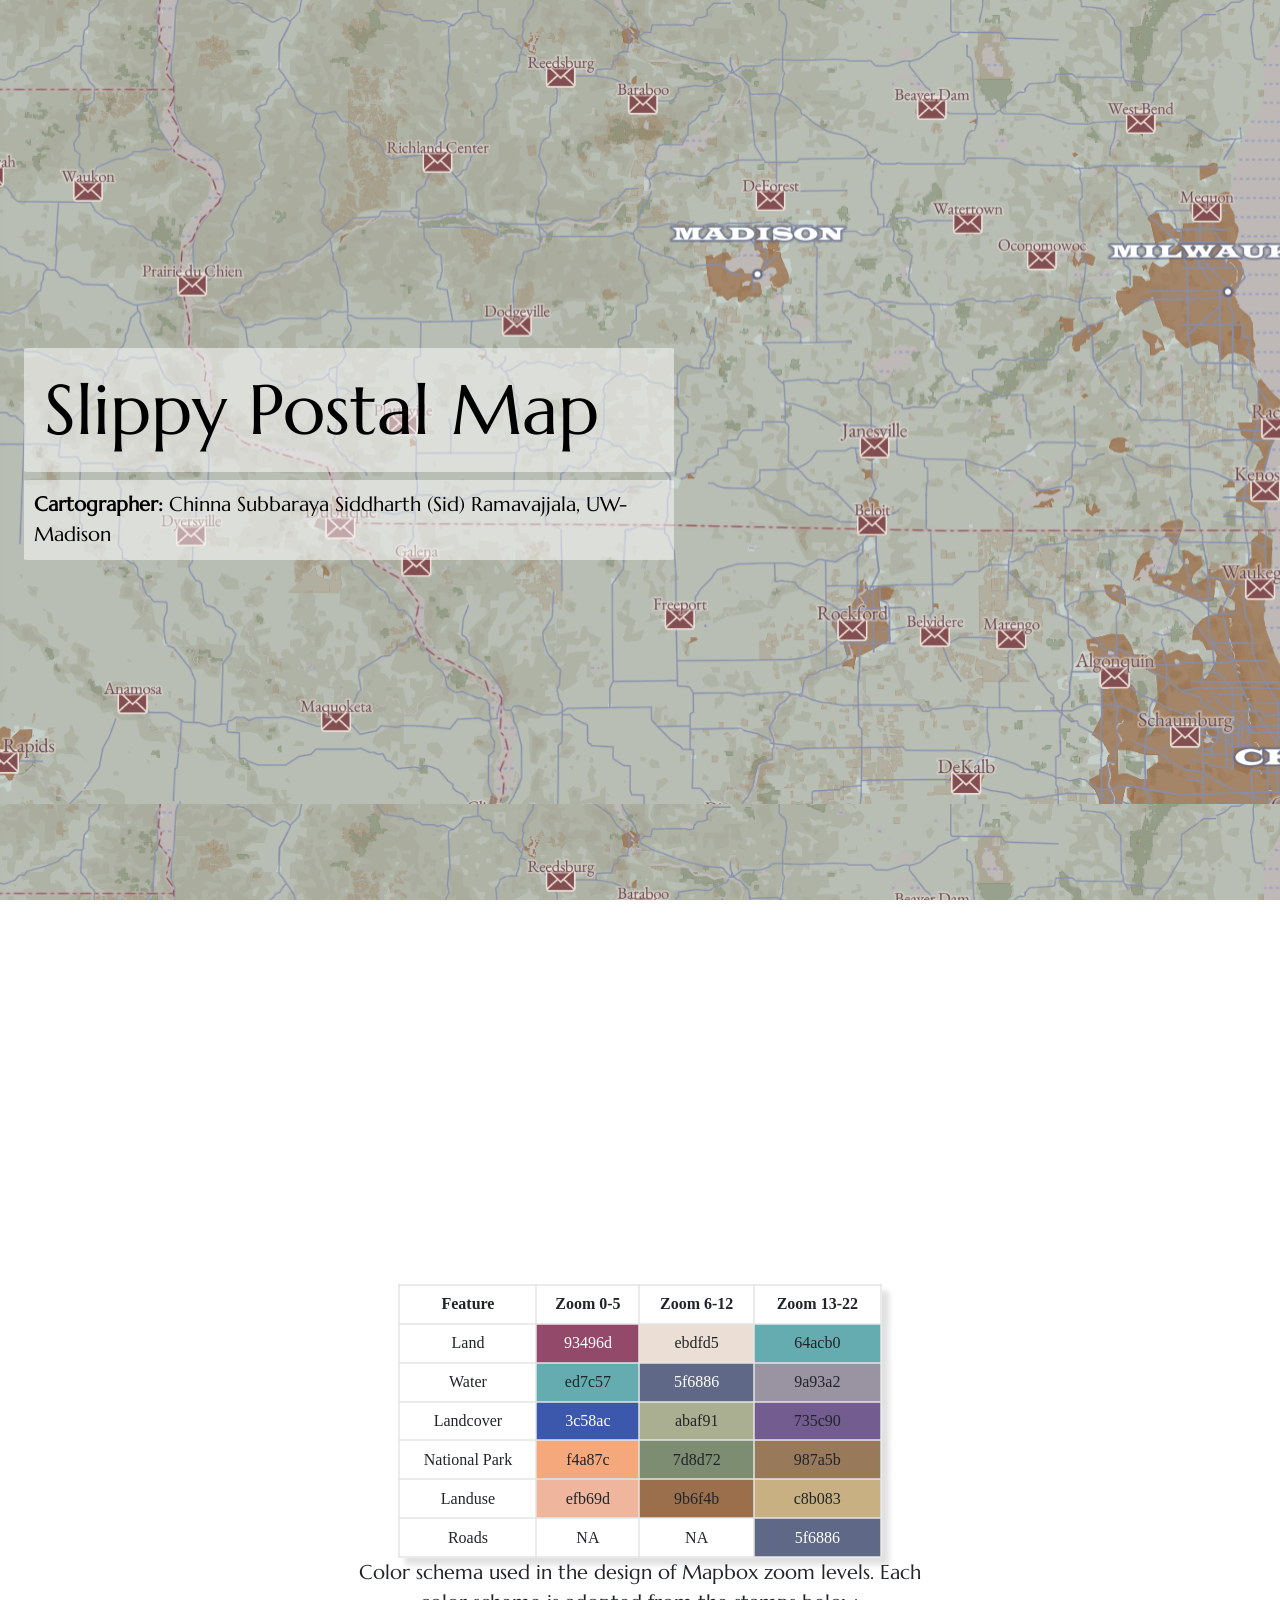
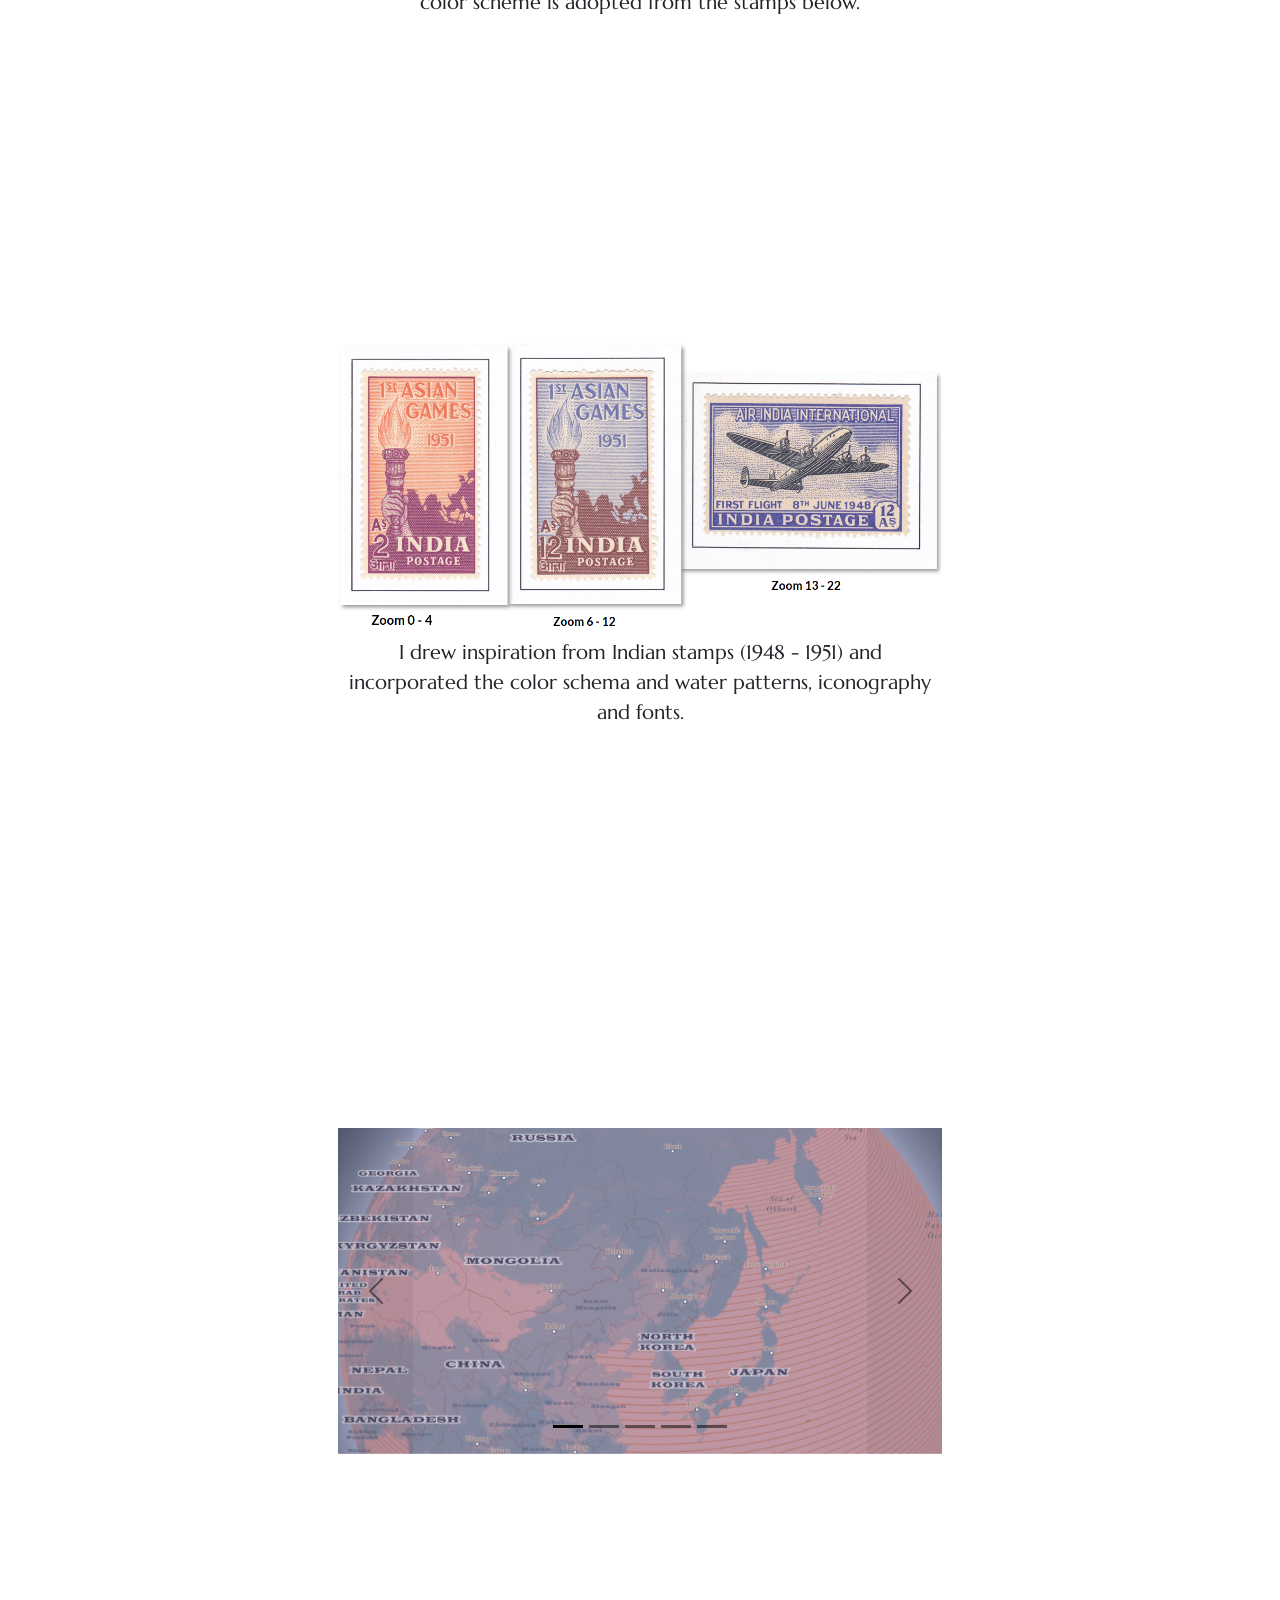
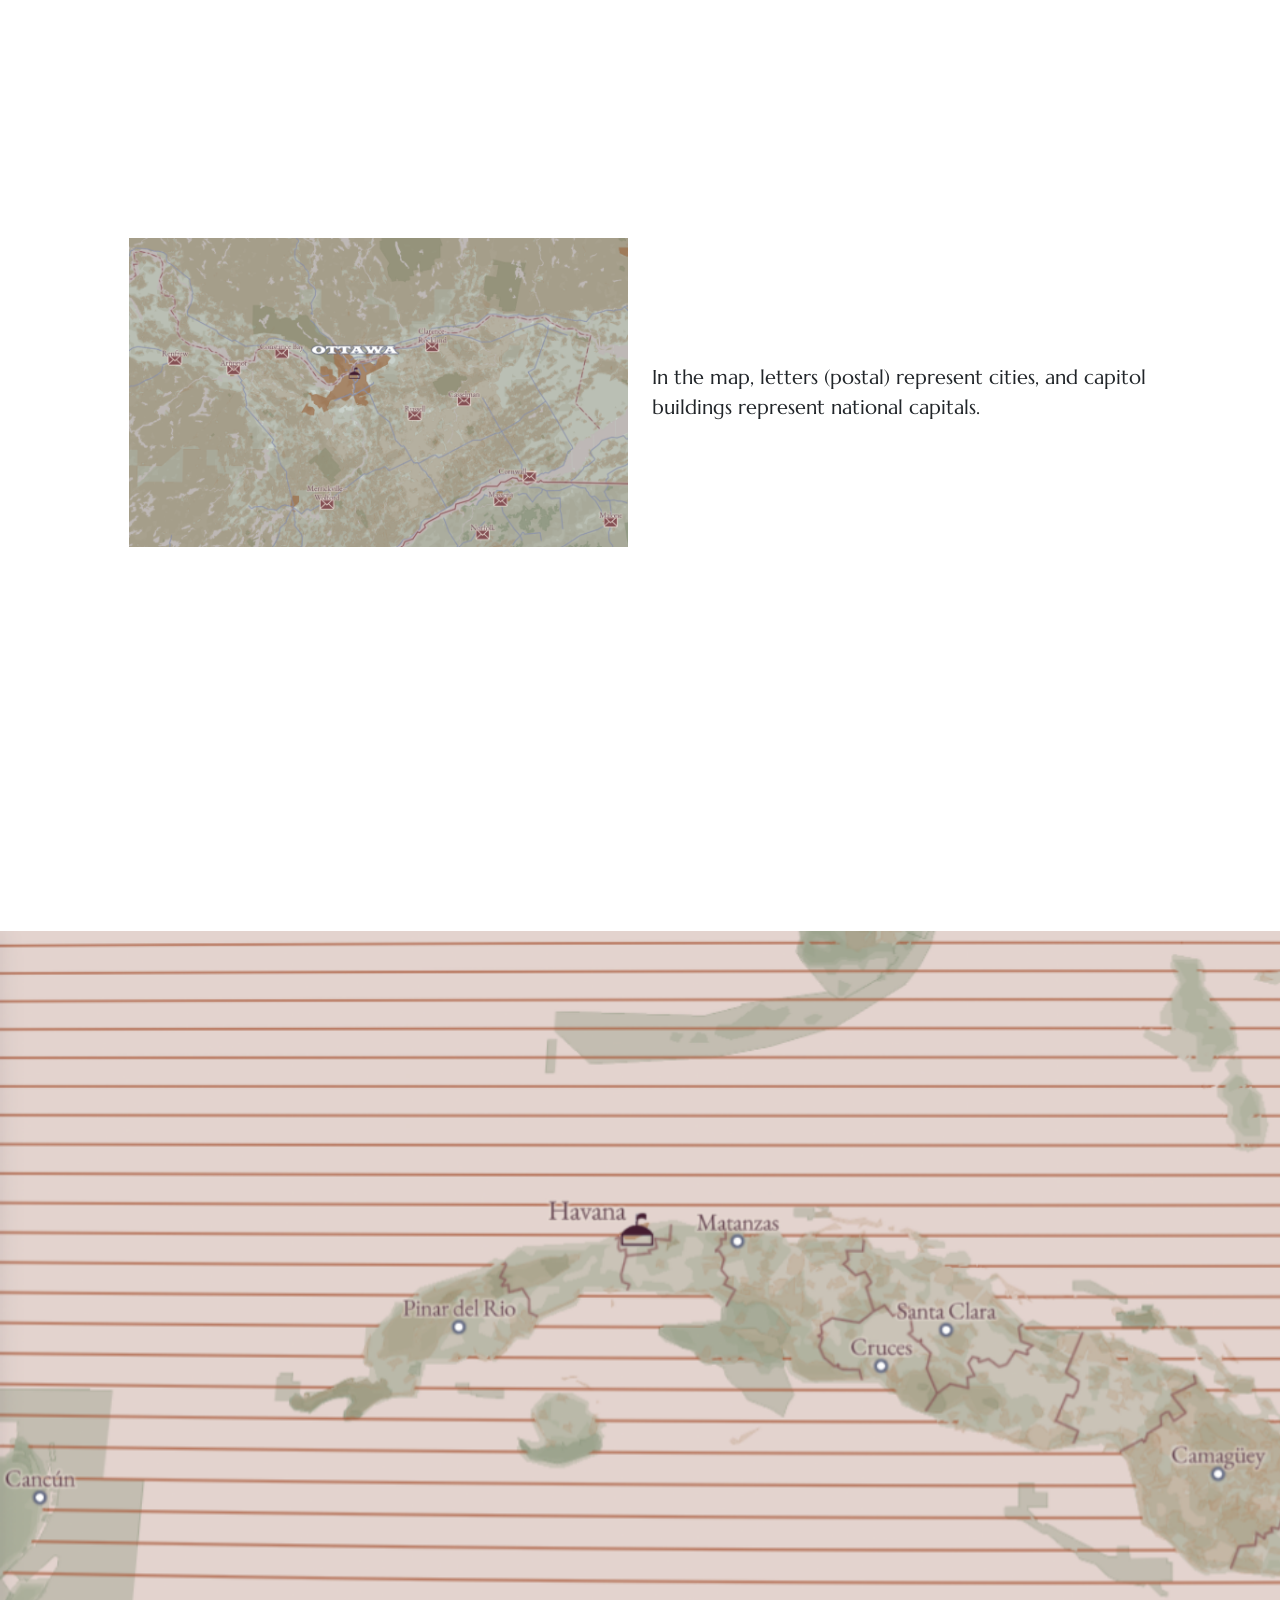
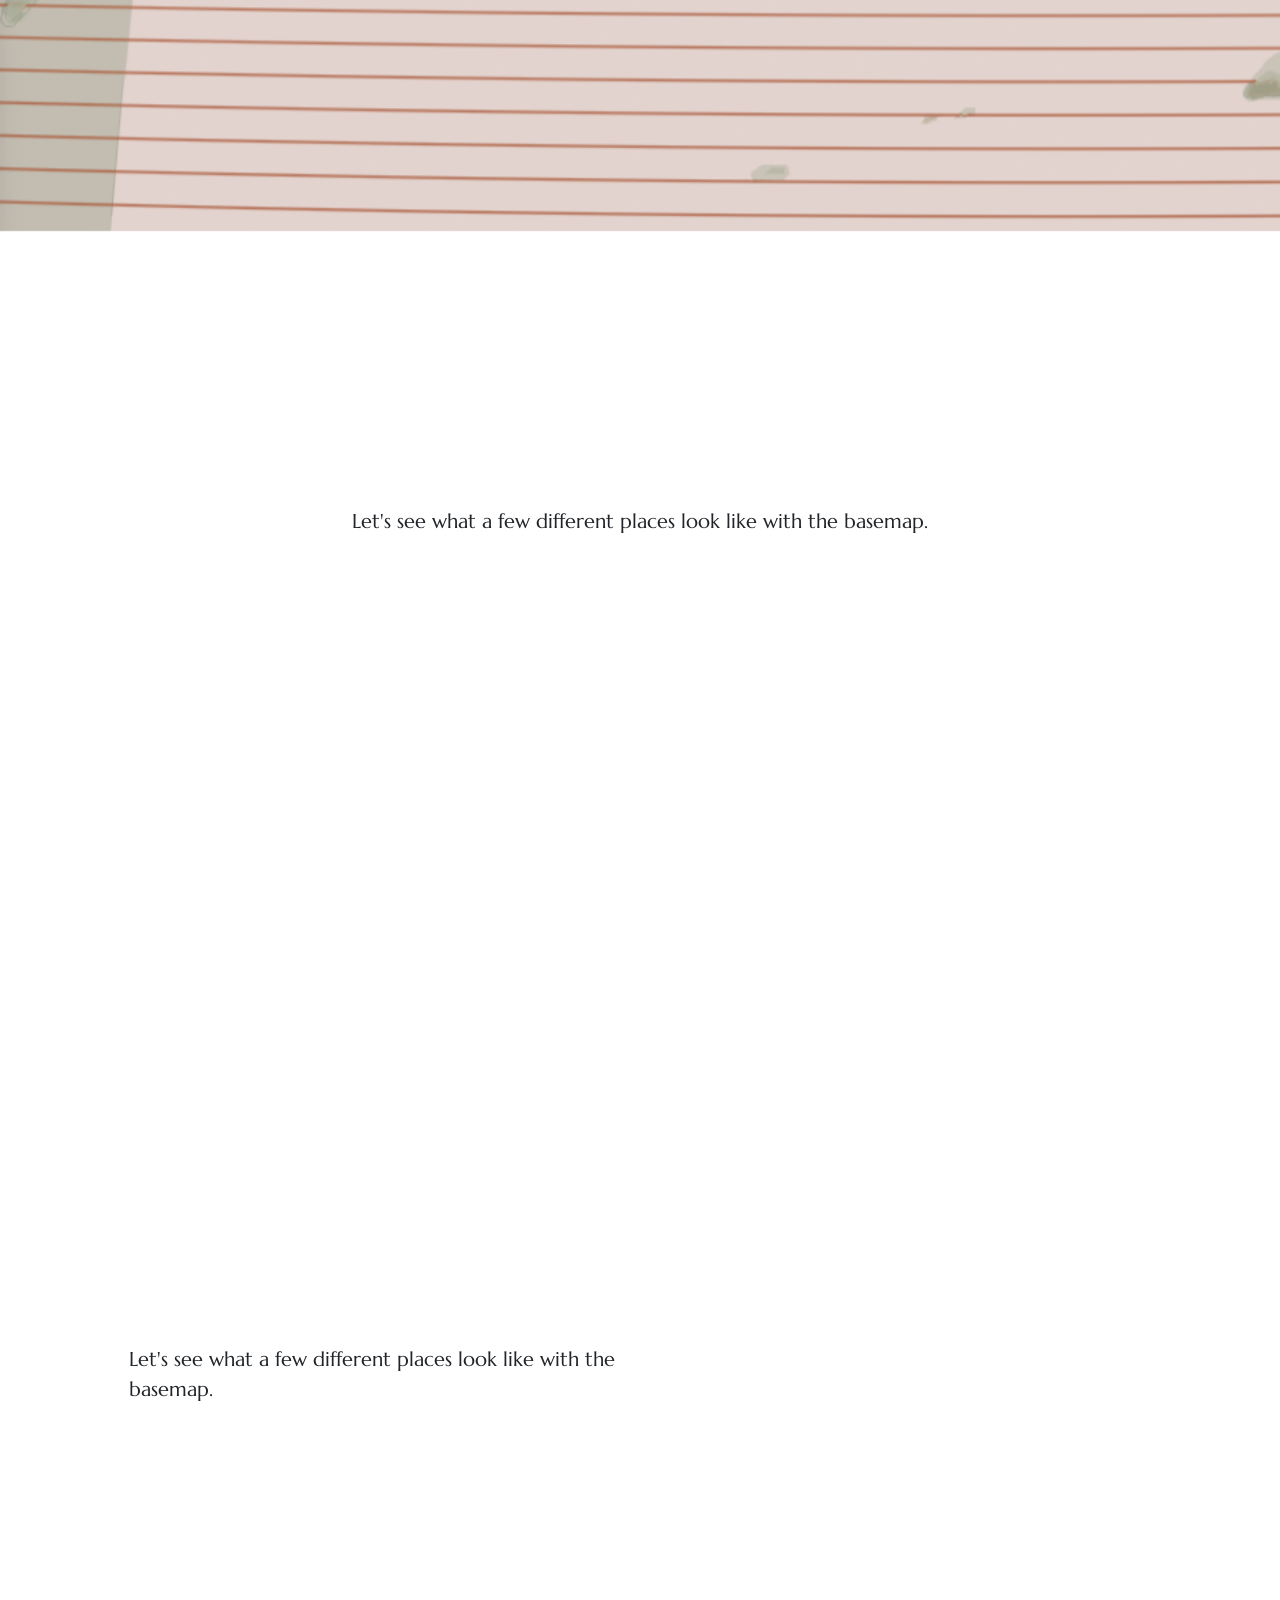
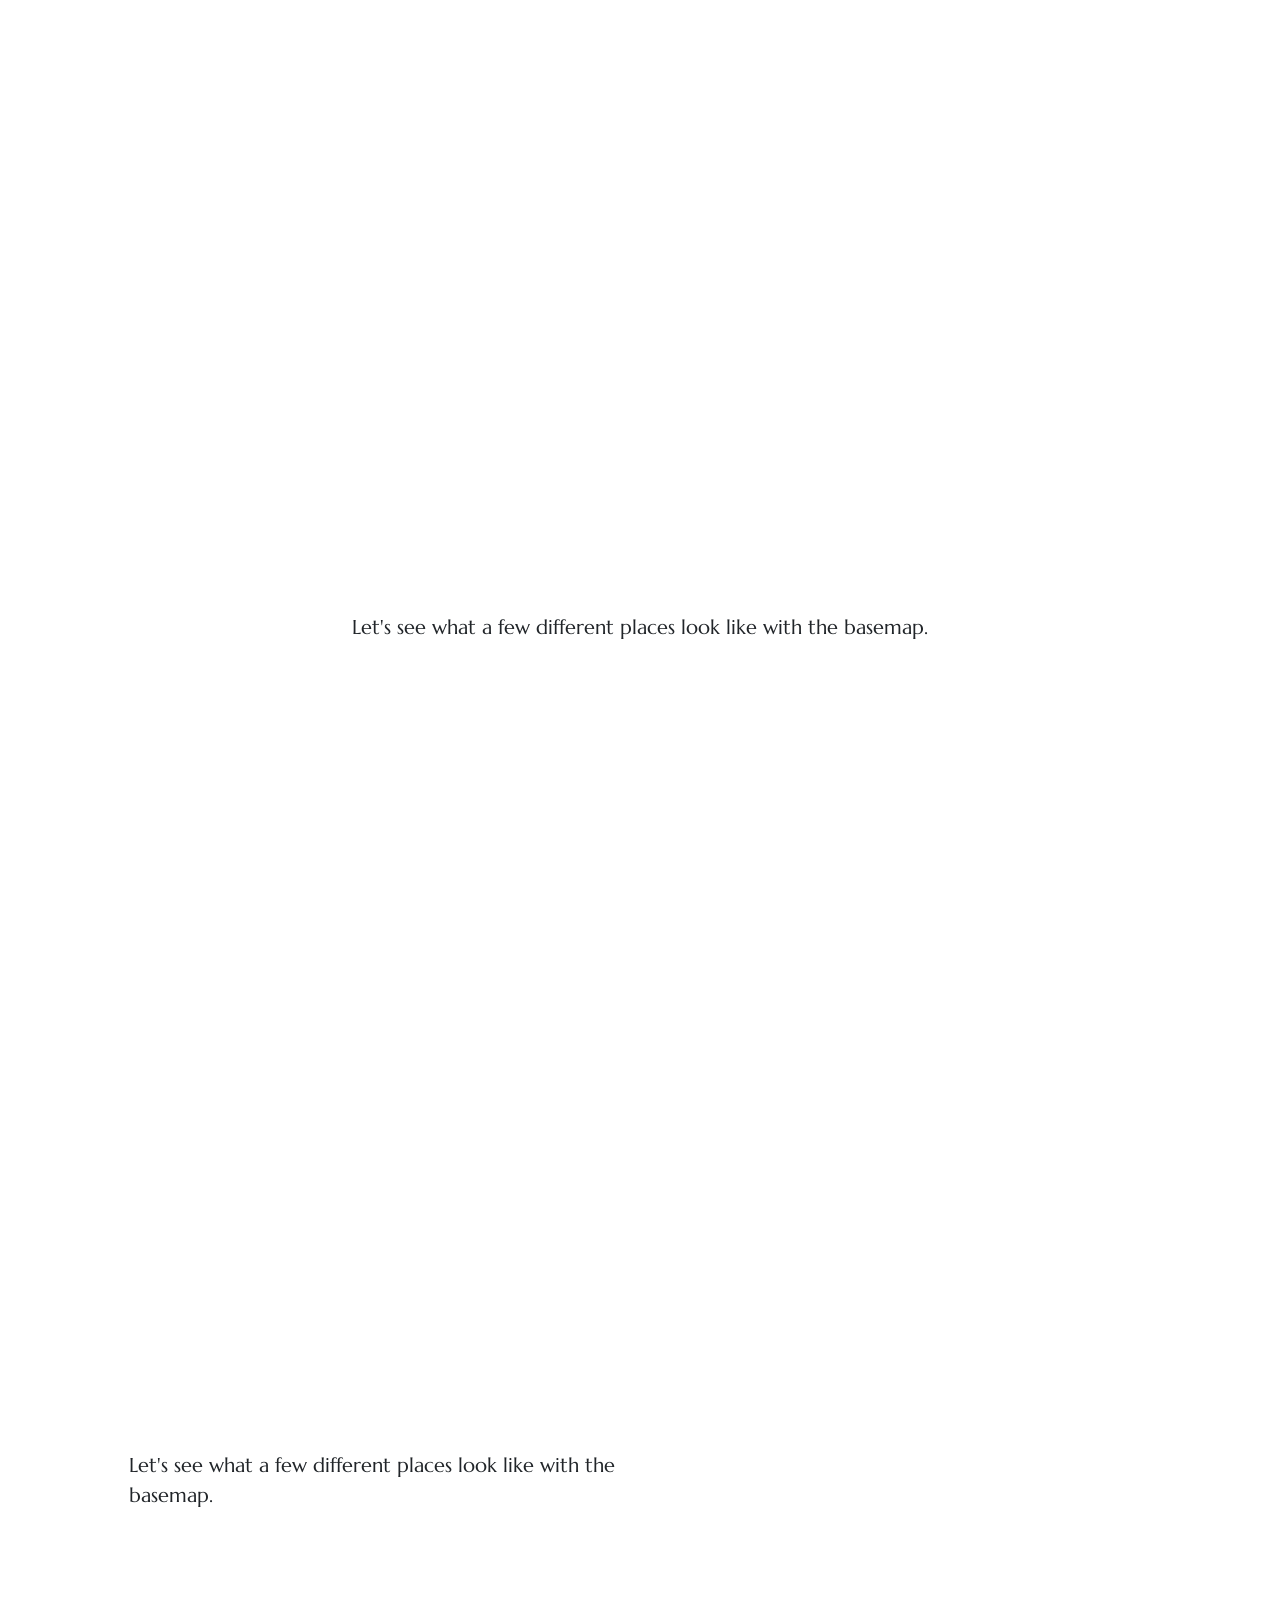
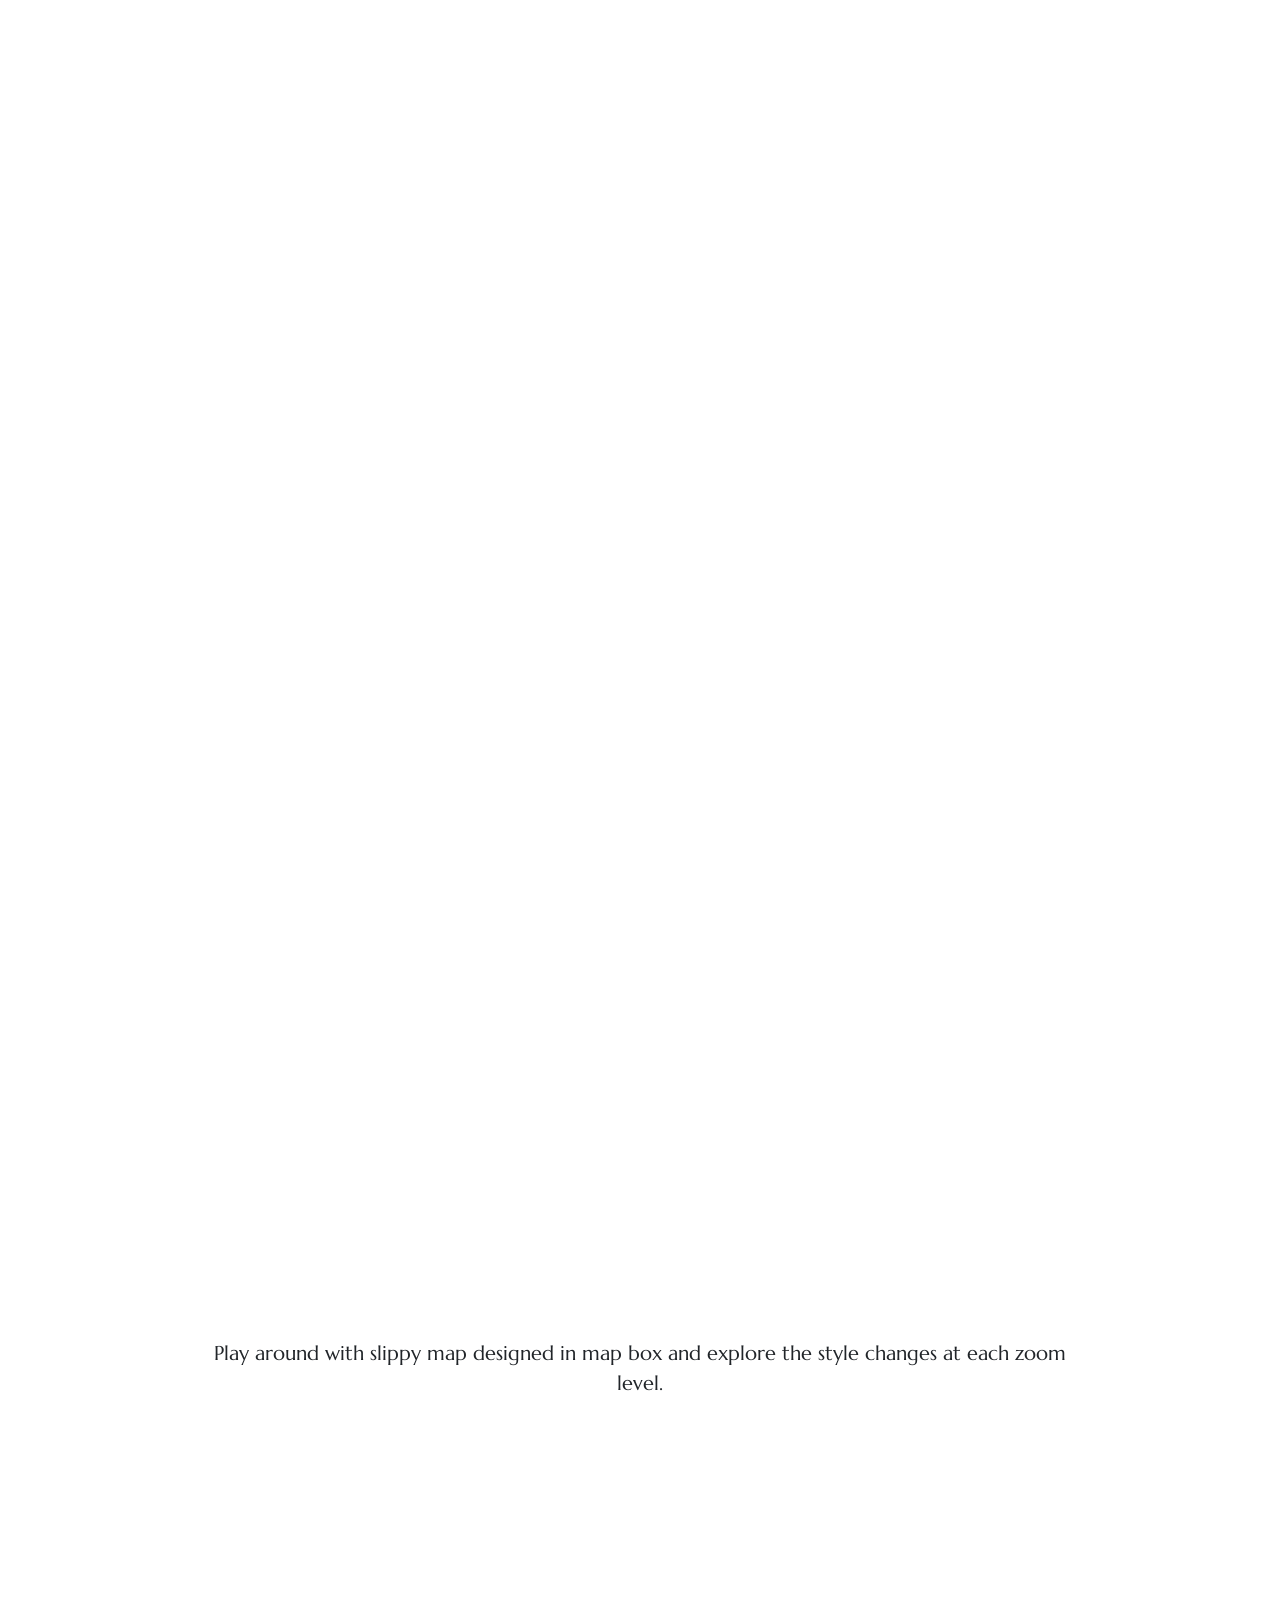
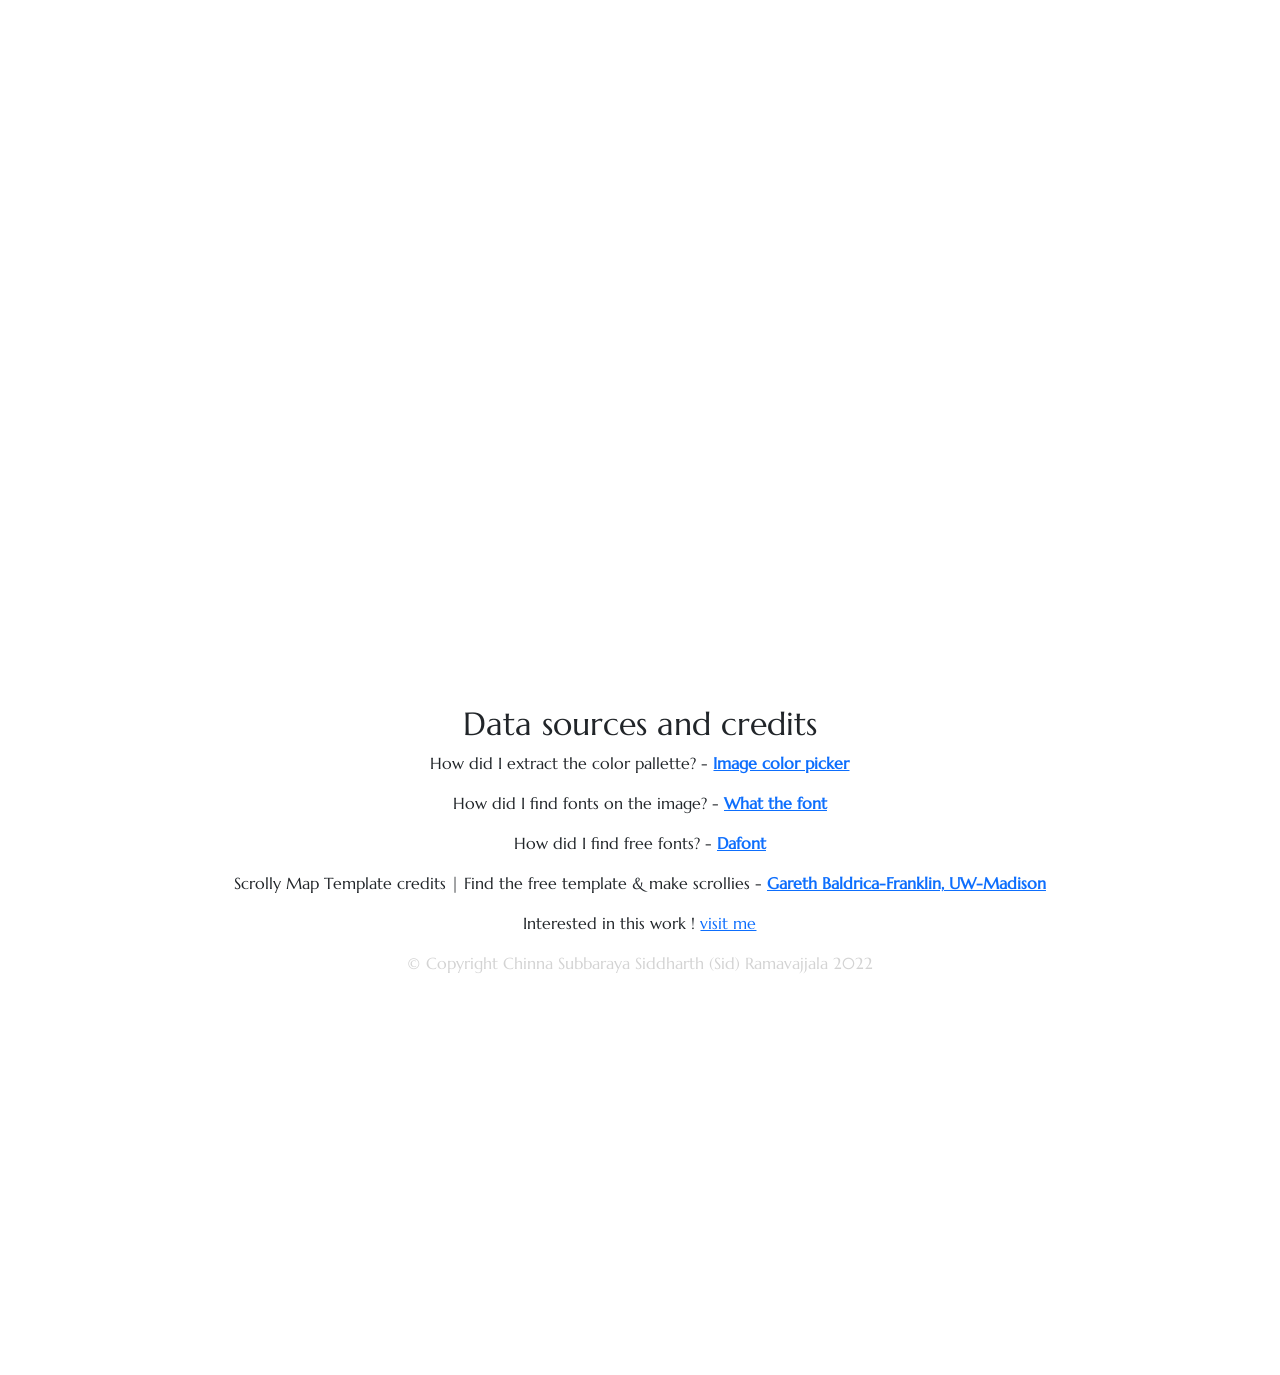
==== index.html @ b1805baf "yes" ====
<!DOCTYPE html>
<html lang="en">
<head>
    <title>Sid Scrolly Map</title>
    <meta charset="utf-8">
    <meta name="viewport" content="width=device-width, initial-scale=1">   
    <link rel="icon" type="image/x-icon" href="img\icon.ico"> 

    <link href="https://www.dafontfree.net/embed/bGF0aW4td2lkZS1yZWd1bGFyJmRhdGEvMjYvbC8xMzIwMTgvRXNwYW5hV2lkZS50dGY" rel="stylesheet" type="text/css"/>
    
    <link rel="stylesheet" href="./lib/scrollmap.css">
    <link rel="stylesheet" href="./lib/bootstrap.min.css">
    <link rel="stylesheet" href="./css/style.css">

</head>
<body>
    <!--add scrollmap content here-->
    <div class="content">
        <!--title block, background image is title image-->
        <div class="row" style="background-image:url(img/title.png)">
            <div class="title">
                <!--title text-->
                <h1>Slippy Postal Map</h1>
                <!--subtitle or author-->
                <p class="author"><b>Cartographer:</b> Chinna Subbaraya Siddharth (Sid) Ramavajjala, UW-Madison</p>
            </div>
        </div>
        <!--first content block-->
        <div class="row">
            <div class="center">
                <table class = "table-center">
                    <tr>
                      <th>Feature</th>
                      <th>Zoom 0-5</th>
                      <th>Zoom 6-12</th>
                      <th>Zoom 13-22</th>
                    </tr>
                    <tr>
                      <td>Land</td>
                      <td style="background-color: #934969;color:white">93496d</td>
                      <td style="background-color: #ebdfd5;">ebdfd5</td>
                      <td style="background-color: #64acb0;">64acb0</td>
                    </tr>
                    <tr>
                      <td>Water</td>
                      <td style="background-color: #64acb0;">ed7c57</td>
                      <td style="background-color: #5f6886;color:white">5f6886</td>
                      <td style="background-color: #9a93a2;">9a93a2</td>
                    </tr>
                    <tr>
                      <td>Landcover</td>
                      <td style="background-color: #3c58ac; color:white">3c58ac</td>
                      <td style="background-color: #abaf91;">abaf91</td>
                      <td style="background-color: #735c90;">735c90</td>
                      </tr>
                     <tr>
                      <td>National Park</td>
                      <td style="background-color: #f4a87c;">f4a87c</td>
                      <td style="background-color: #7d8d72;">7d8d72</td>
                      <td style="background-color: #987a5b;">987a5b</td>
                     </tr>
                      <tr>
                          <td>Landuse</td>
                          <td style="background-color: #efb69d;">efb69d</td>
                          <td style="background-color: #9b6f4b;">9b6f4b</td>
                          <td style="background-color: #c8b083;">c8b083</td>
                      </tr>
                      
                      <tr>   
                          <td>Roads</td>
                          <td>NA</td>
                          <td>NA</td>
                          <td style="background-color: #5f6886;color:white">5f6886</td></tr>
                   
                    
                  </table>
                <p>Color schema used in the design of Mapbox zoom levels. Each color scheme is adopted 
                    from the stamps below.
                   
                </p>
            </div>
        </div>
        <!--image block-->
        <div class="row">
            <div class="center">
                <img class="fit" src="img/board.png">
                <p>I drew inspiration from Indian stamps (1948 - 1951) and incorporated the color schema and water patterns, iconography and fonts.</p>
            </div>
        </div>
        <!--SLIDESHOW block-->
        <div class="row">
            <div class="center">
                <div id="carousel" class="carousel carousel-dark slide" data-bs-ride="carousel">
                    <!--indicator buttons at the bottom of the carousel that show the total number of slides-->
                    <div class="carousel-indicators">
                        <!--there should be as many of these buttons as there are slides in your carousel-->
                        <button type="button" data-bs-target="#carousel" data-bs-slide-to="0" class="active" aria-current="true" aria-label="Slide 1"></button>
                        <button type="button" data-bs-target="#carousel" data-bs-slide-to="1" aria-label="Slide 2"></button>
                        <button type="button" data-bs-target="#carousel" data-bs-slide-to="2" aria-label="Slide 3"></button>
                        <button type="button" data-bs-target="#carousel" data-bs-slide-to="3" aria-label="Slide 4"></button>
                        <button type="button" data-bs-target="#carousel" data-bs-slide-to="4" aria-label="Slide 5"></button>
                    </div>
                    <!--images in the carousel-->
                    <div class="carousel-inner">
                        <div class="carousel-item active">
                            <img src="img/slide1.png" class="w-100" alt="...">
                        </div>
                        <div class="carousel-item">
                            <img src="img/slide2.png" class="w-100" alt="...">
                        </div>
                        <div class="carousel-item">
                            <img src="img/slide3.png" class="w-100" alt="...">
                        </div>
                        <div class="carousel-item">
                            <img src="img/slide4.png" class="w-100" alt="...">
                        </div>
                        <div class="carousel-item">
                            <img src="img/slide5.png" class="w-100" alt="...">
                        </div>
                    </div>
                    <!--previous/next buttons that allow users to click from one slide to the next-->
                    <button id="prev-button" class="carousel-control-prev" type="button" data-bs-target="#carousel" data-bs-slide="prev">
                      <span class="carousel-control-prev-icon" aria-hidden="true"></span>
                      <span class="visually-hidden">Previous</span>
                    </button>
                    <button id="next-button" class="carousel-control-next" type="button" data-bs-target="#carousel" data-bs-slide="next">
                      <span class="carousel-control-next-icon" aria-hidden="true"></span>
                      <span class="visually-hidden">Next</span>
                    </button>
                </div>
            </div>
        </div>
        <!--image block-->
        <div class="row">
            <!--left aligned image-->
            <div class="left">
                <img class="fit" src="img/img1.png">
            </div>
            <!--right aligned caption-->
            <div class="right">
                <p class="vert-center">In the map, letters (postal) represent cities, and capitol buildings represent national capitals.</p>
            </div>
        </div>
        <!--background images with text scrolling over them-->
        <div class="scroll-container">    
            <!--background images-->
            <div class="background-item">
                <img src="img/background.png" data-slide="0" class="fill vert-center">
                <img src="img/background2.png" data-slide="1" class="fill vert-center">
                <img src="img/background3.png" data-slide="2" class="fill vert-center">
                <img src="img/background4.png" data-slide="3" class="fill vert-center">
            </div>
            <!--foreground text blocks-->
            <div class="foreground-item">
                <div class="row">
                    <div class="center background-transparent rounded">
                        <p class="no-margin">Let's see what a few different places look like with the basemap.</p>
                    </div>
                </div>
                <div class="row">
                    <div class="left background-transparent rounded">
                        <p class="no-margin">Let's see what a few different places look like with the basemap.</p>
                    </div>
                </div>
                <div class="row">
                    <div class="center background-transparent rounded">
                        <p class="no-margin">Let's see what a few different places look like with the basemap.</p>
                    </div>
                </div>
                <div class="row">
                    <div class="left background-transparent rounded">
                        <p class="no-margin">Let's see what a few different places look like with the basemap.</p>
                    </div>
                </div>
            </div>
        </div>
        <!--mapbox iframe-->
        <div class="row">
            <div class="center-wide">
                <p>Play around with slippy map designed in map box and explore the style changes at each zoom level.</p>
                <iframe class="fit" height="500" src="https://api.mapbox.com/styles/v1/sid-maps/cla8cgqdl001q14qvk67jfa8c.html?title=view&access_token=pk.eyJ1Ijoic2lkLW1hcHMiLCJhIjoiY2xhOGNjdDhvMDJkMTNvcGRtejBxZHd6OSJ9.zUlz-wzQ1leAOh22rGDTnA&zoomwheel=true&fresh=true#1.16/12.1/-108.9/0/4" ></iframe>
            </div>
        </div>
        <!--credits and usage sections-->
        <div class="row">
            <div class="center-wide">
                <h2> Data sources and credits</h2>
                <p style="font-size:medium;">
                    How did I extract the color pallette? - <b><a href = https://imagecolorpicker.com>Image color picker</a></b>
                </p>
                <p style="font-size:medium;">
                    How did I find fonts on the image? - <b><a href="https://www.myfonts.com/pages/whatthefont">What the font</a></b>
                </p>
                <p style="font-size:medium;">
                    How did I find free fonts? - <b><a href="https://www.dafont.com/">Dafont</a></b>
                </p>
                <p style="font-size:medium;">
                    Scrolly Map Template credits | Find the free template & make scrollies - <b><a href="https://github.com/cartobaldrica/scrollmap">Gareth Baldrica-Franklin, UW-Madison</a></b>
                </p>
                <p style="font-size:medium;">Interested in this work ! <a href="https://sid-rcs.github.io/maps/">visit me</a></p>
                <p style="font-size:medium;color:lightgray">
                    © Copyright Chinna Subbaraya Siddharth (Sid) Ramavajjala 2022 </a>
                </p>
            </div>
        </div>
        
    </div>
    

<script type="text/javascript" src="./lib/scrollmap.js"></script>
<script type="text/javascript" src="./lib/bootstrap.min.js"></script>

</body>
</html>
---- lib/scrollmap.css ----
body{
    overflow-x:hidden;
}
.scroll-container{
    display:block;
}



/*background/foreground*/
.background-item{
    width:100%;
    height:100vh;
    z-index:0;
    position:sticky;
    display:block;
    top:0;
    margin-bottom:20%;
}
.foreground-item{
    position:relative;
    padding-bottom:50%;
}
.hidden{
    display:none;
}

/*positioning*/
.center, .center-wide{
    text-align:center;
}
.half-width{
    width:50%;
}
.full-width, .fit{
    width:100%;
}
.half-height{
    height:50%;
}
.full-height, .fill{
    height:100%;
}

/*title*/
.title{
    height:100vh;   
}
.title h1{
    font-size:70px;
    color:black;
    text-align: left;
    background-color:rgba(255,255,255,0.5);
    padding:20px;
    border-radius:1%;
    width: 650px ;
}

.author
{
    color:black;
    background-color:rgba(255,255,255,0.5);
    padding:10px;
    border-radius:1%;
    width: 650px ;
}

/*bottom margin styles*/
.row{
    margin-bottom:30%;
    padding-right: var(--bs-gutter-x,.75rem);
    padding-left: var(--bs-gutter-x,.75rem);
}

/*smaller bottom margin for rows in the foreground*/
.foreground-item > .row{
    margin-bottom:60%;
}
.no-margin{
    margin-bottom:0 !important;
}
.lg-margin{
    margin-bottom:100% !important;
}
.sm-margin{
    margin-bottom:25% !important;
}

/*block styles*/
.rounded{
    border-radius:10%;
}
.background-white{
    background-color:white;
    padding:20px;
}
.background-transparent{
    background-color:rgba(255,255,255,0.8);
    padding:20px;
}

/*credits section*/
.credits{
    text-align:left;
    margin-bottom:50px;
}
.credits > p{
    margin-bottom:5px;
}

/*interactions*/
.no-event{
    pointer-events:none;
}

/*temp*/
#map, #background-map, .full-screen{
    height:100vh;
    width:100vw;
}

@media screen and (min-width: 1200px) {
    .center{
        flex: 0 0 auto;
        margin-left:25%;
        width:50% !important;
    }
    .center-wide{
        flex: 0 0 auto;
        margin-left:15%;
        width:70% !important;
    }
    .left{
        flex: 0 0 auto;
        margin-left: 8.33333333%;
        width: 41.66666667% !important;
    }
    .right{
        flex: 0 0 auto;
        margin-left:50%;
        width: 41.66666667% !important;
    }
    .right-inline{
        width: 41.66666667% !important;
    }
}
    @media screen and (min-width: 720px) and (max-width: 1199px) {
    .center{
        flex: 0 0 auto;
        margin-left: 16.66666667%;
        width: 66.66666667% !important;
    }
    .center-wide{
        flex: 0 0 auto;
        margin-left:15%;
        width:70% !important;
    }
    .left{
        flex: 0 0 auto;
        width: 50% !important;
    }
    .right{
        flex: 0 0 auto;
        margin-left:50%;
        width: 50% !important;
    }
    .right-inline{
        flex: 0 0 auto;
        width: 50% !important;
    }

}
@media screen and (min-width: 540px) and (max-width: 719px) {
    .center, .center-wide{
        flex: 0 0 auto;
        margin-left: 8.33333333%;
        width: 83.333333333% !important;
    }
    .left{
        flex: 0 0 auto;
        width: 50% !important;
    }
    .right{
        flex: 0 0 auto;
        margin-left:50%;
        width: 50% !important;
    }
    .right-inline{
        flex: 0 0 auto;
        width: 50% !important;
    }
}
@media screen and (max-width: 539px) {
    .center, .center-wide{
        width: 100% !important;
    }
    .left{
        width: 100% !important;
    }
    .right{
        width: 100% !important;
    }
    .right-inline{
        width: 100% !important;
    }
    .row{
        margin-bottom:50%;
    }
    .foreground-item > .row{
        margin-bottom:100%;
    }
}

/*bootstrap carousel control*/
#next-button, #prev-button{
    background:rgba(0,0,0,0.1) !important;
    width:75px;
}
#next-button:hover, #prev-button:hover{
    background:rgba(0,0,0,0.2)
}
---- css/style.css ----
@font-face {
    font-family: Espana;
    src: url(Marcellus-Regular.ttf);
  }

h1{
    font-family: Espana;
}
body{
    font-family: Espana;
}
p{
    font-size:20px;
}
.table-center
{
    width: 80%;
    height: 100%;
    font-family: Cambria, Cochin, Georgia, Times, 'Times New Roman', serif;
    margin-left: auto;
    margin-right: auto; 
    box-shadow: 7px 7px 5px 0px rgba(216, 215, 215, 0.75);
 
}

td, th {
    border: 2px solid rgb(228, 228, 228,0.75);
    border-collapse: collapse;
  }
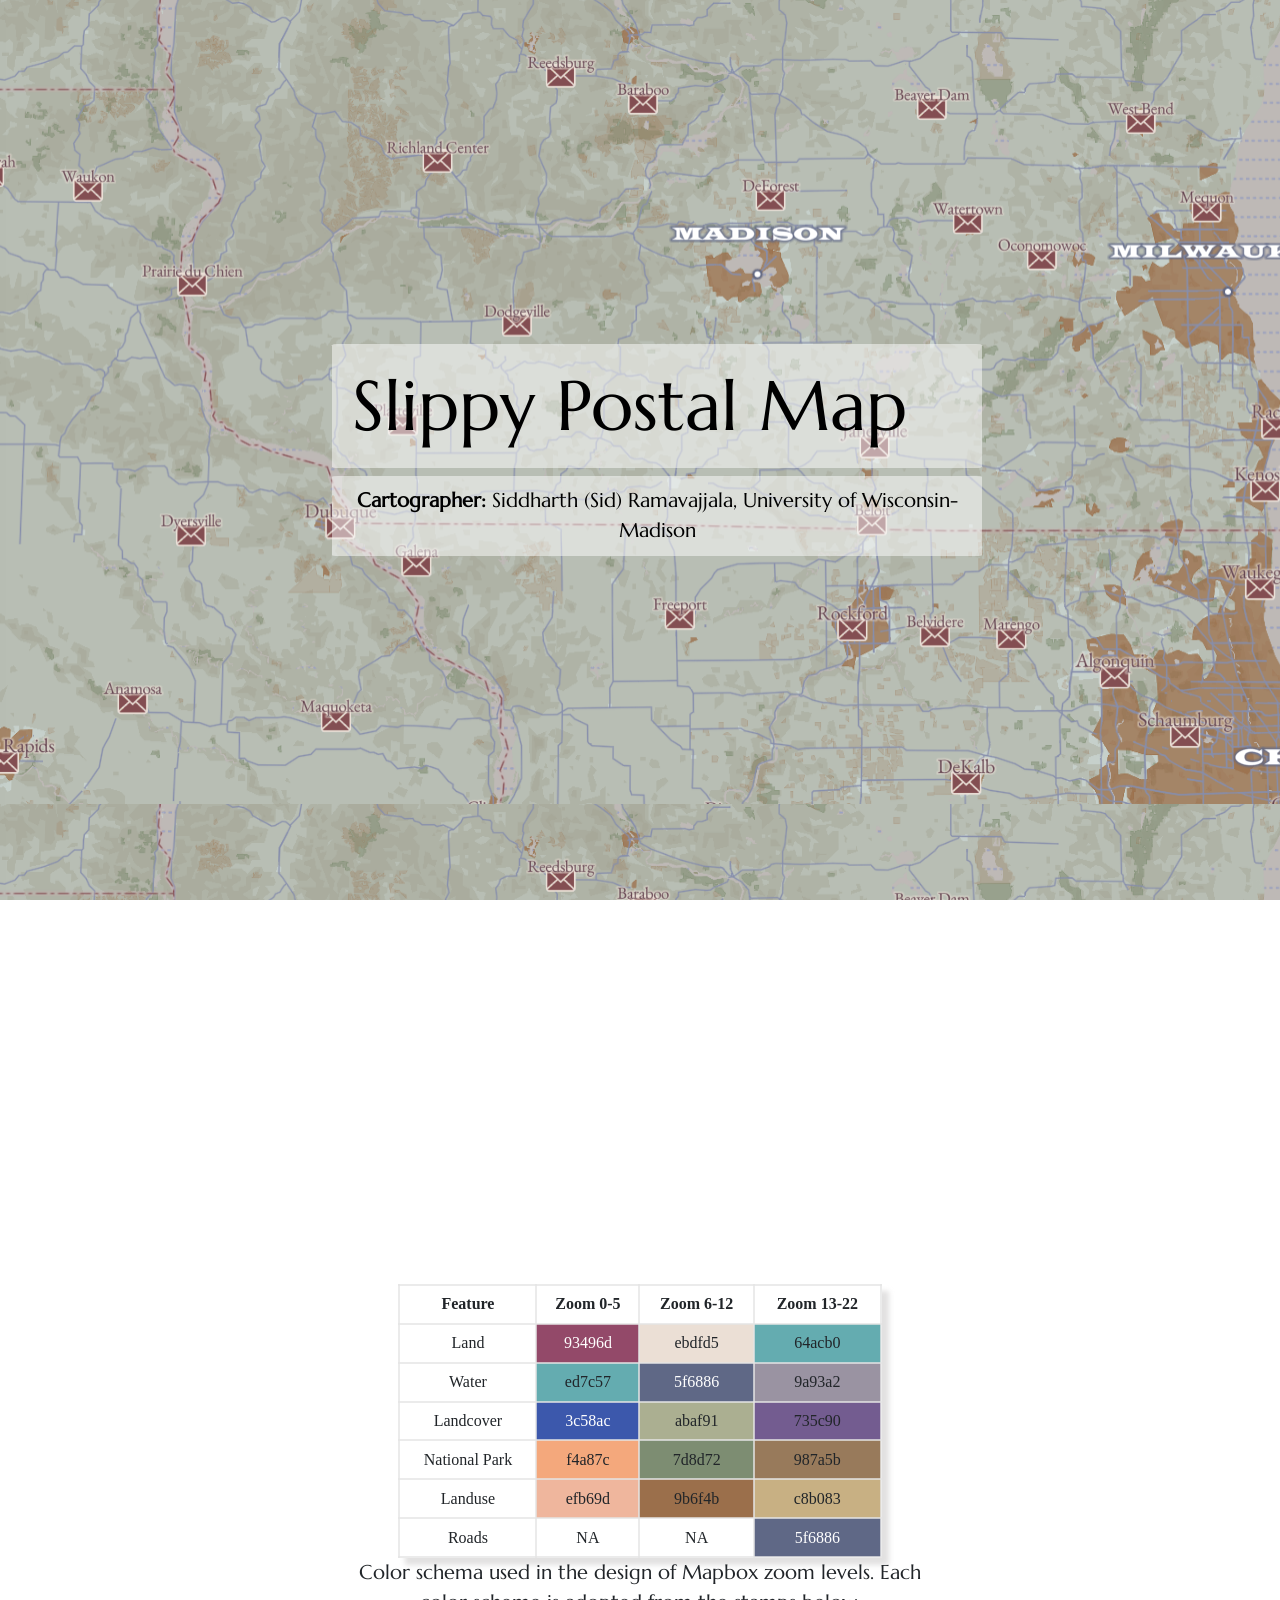
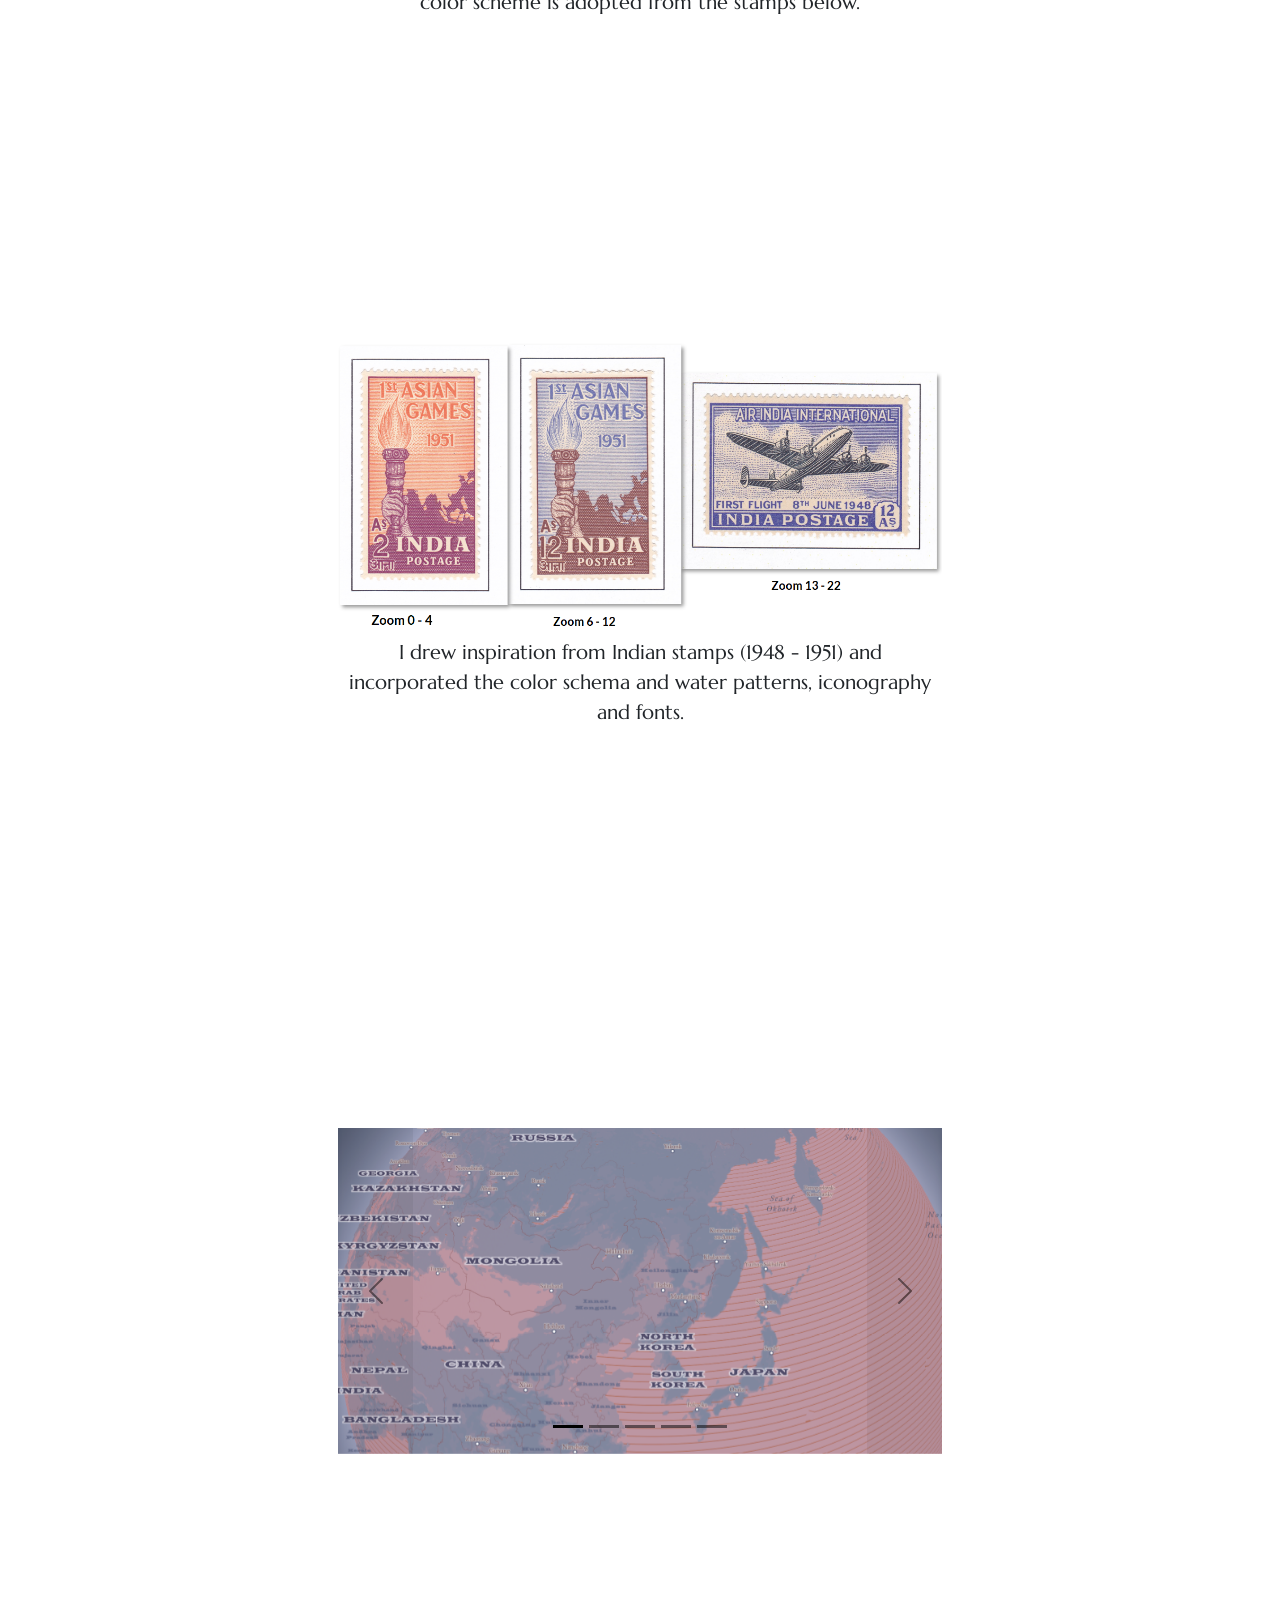
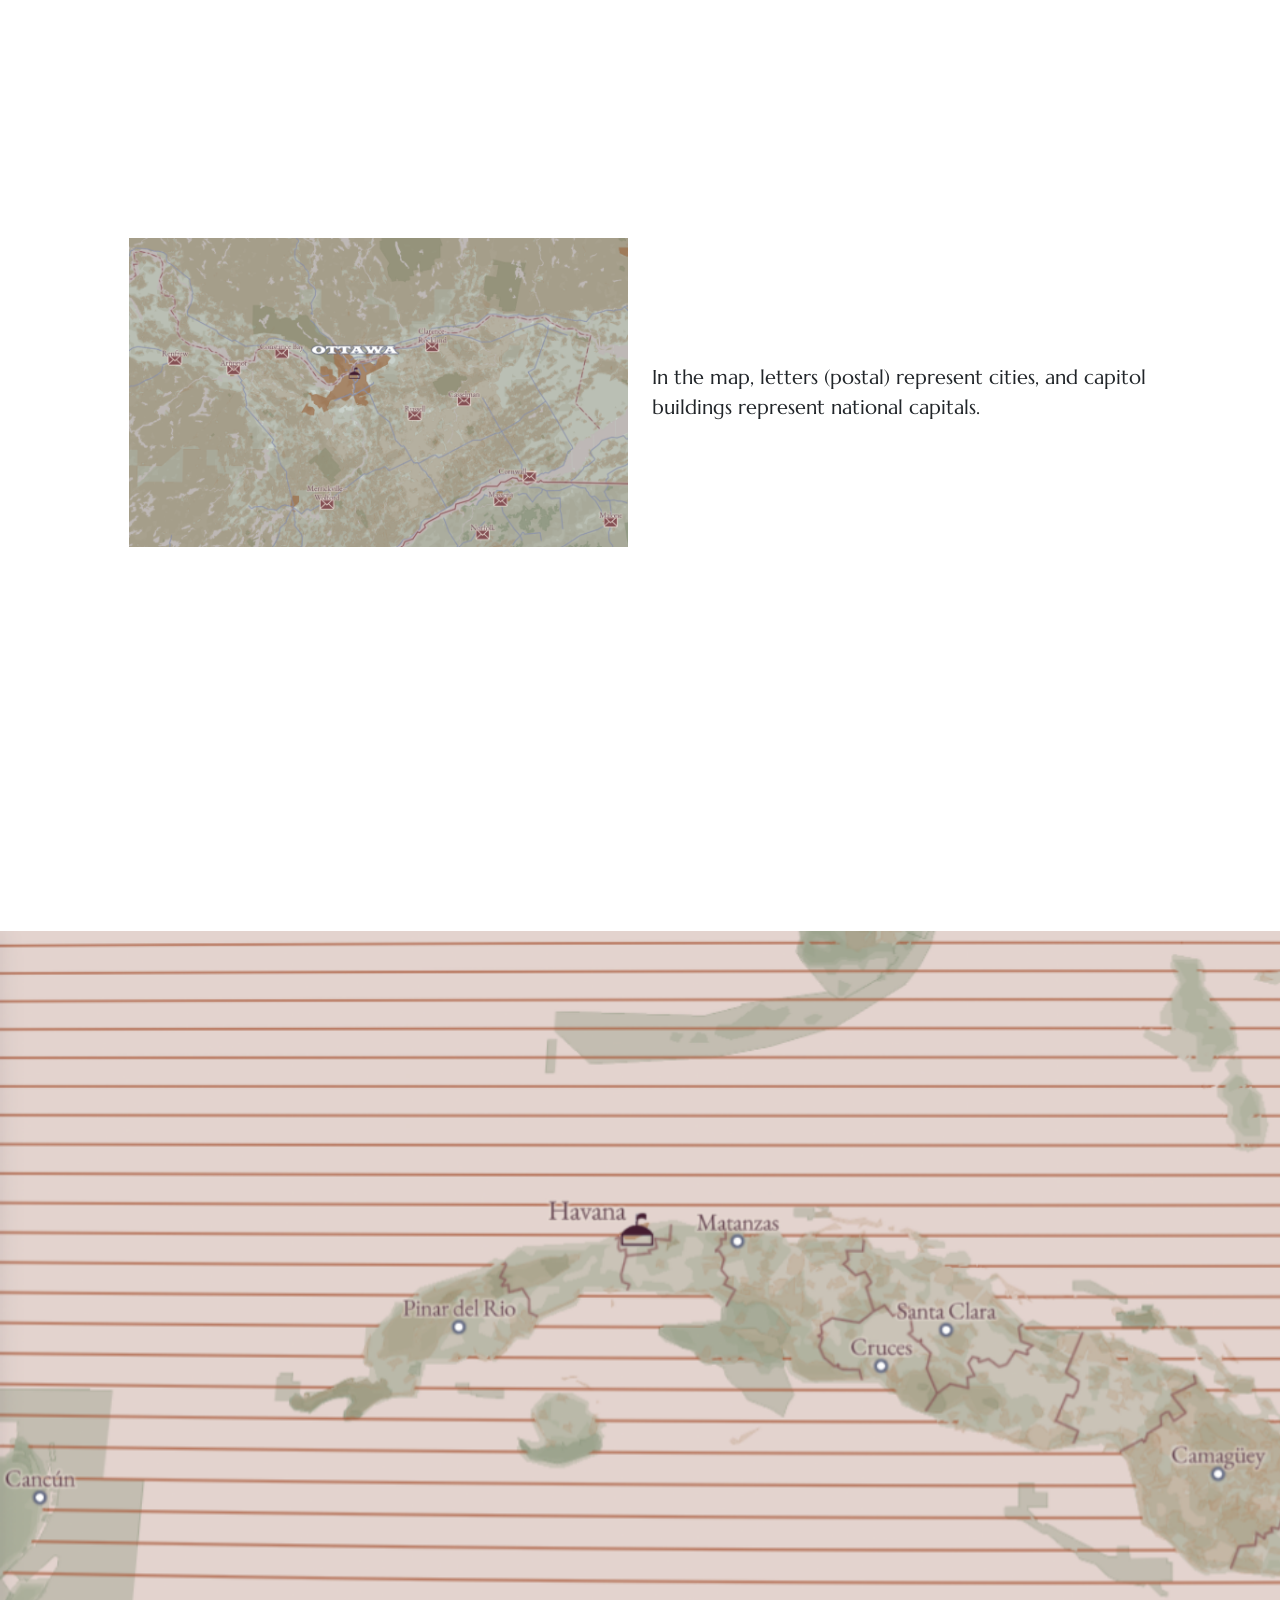
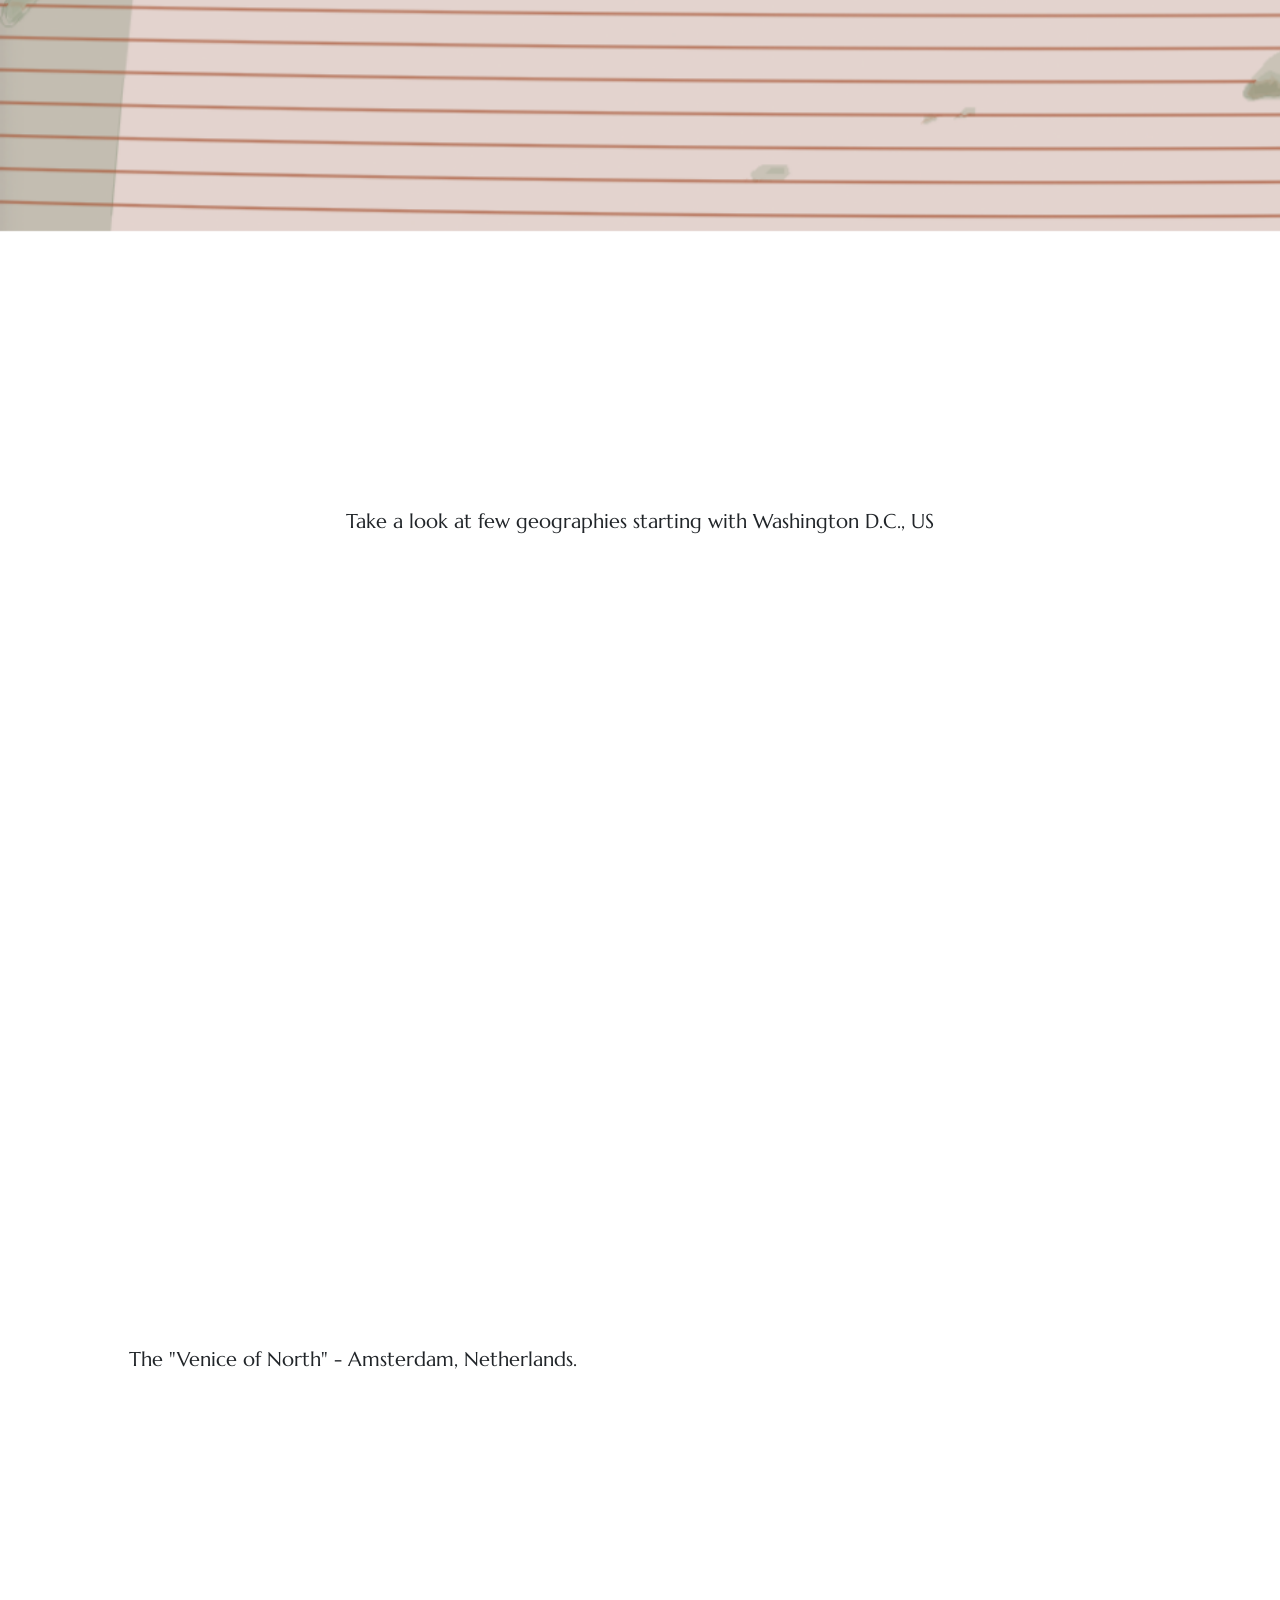
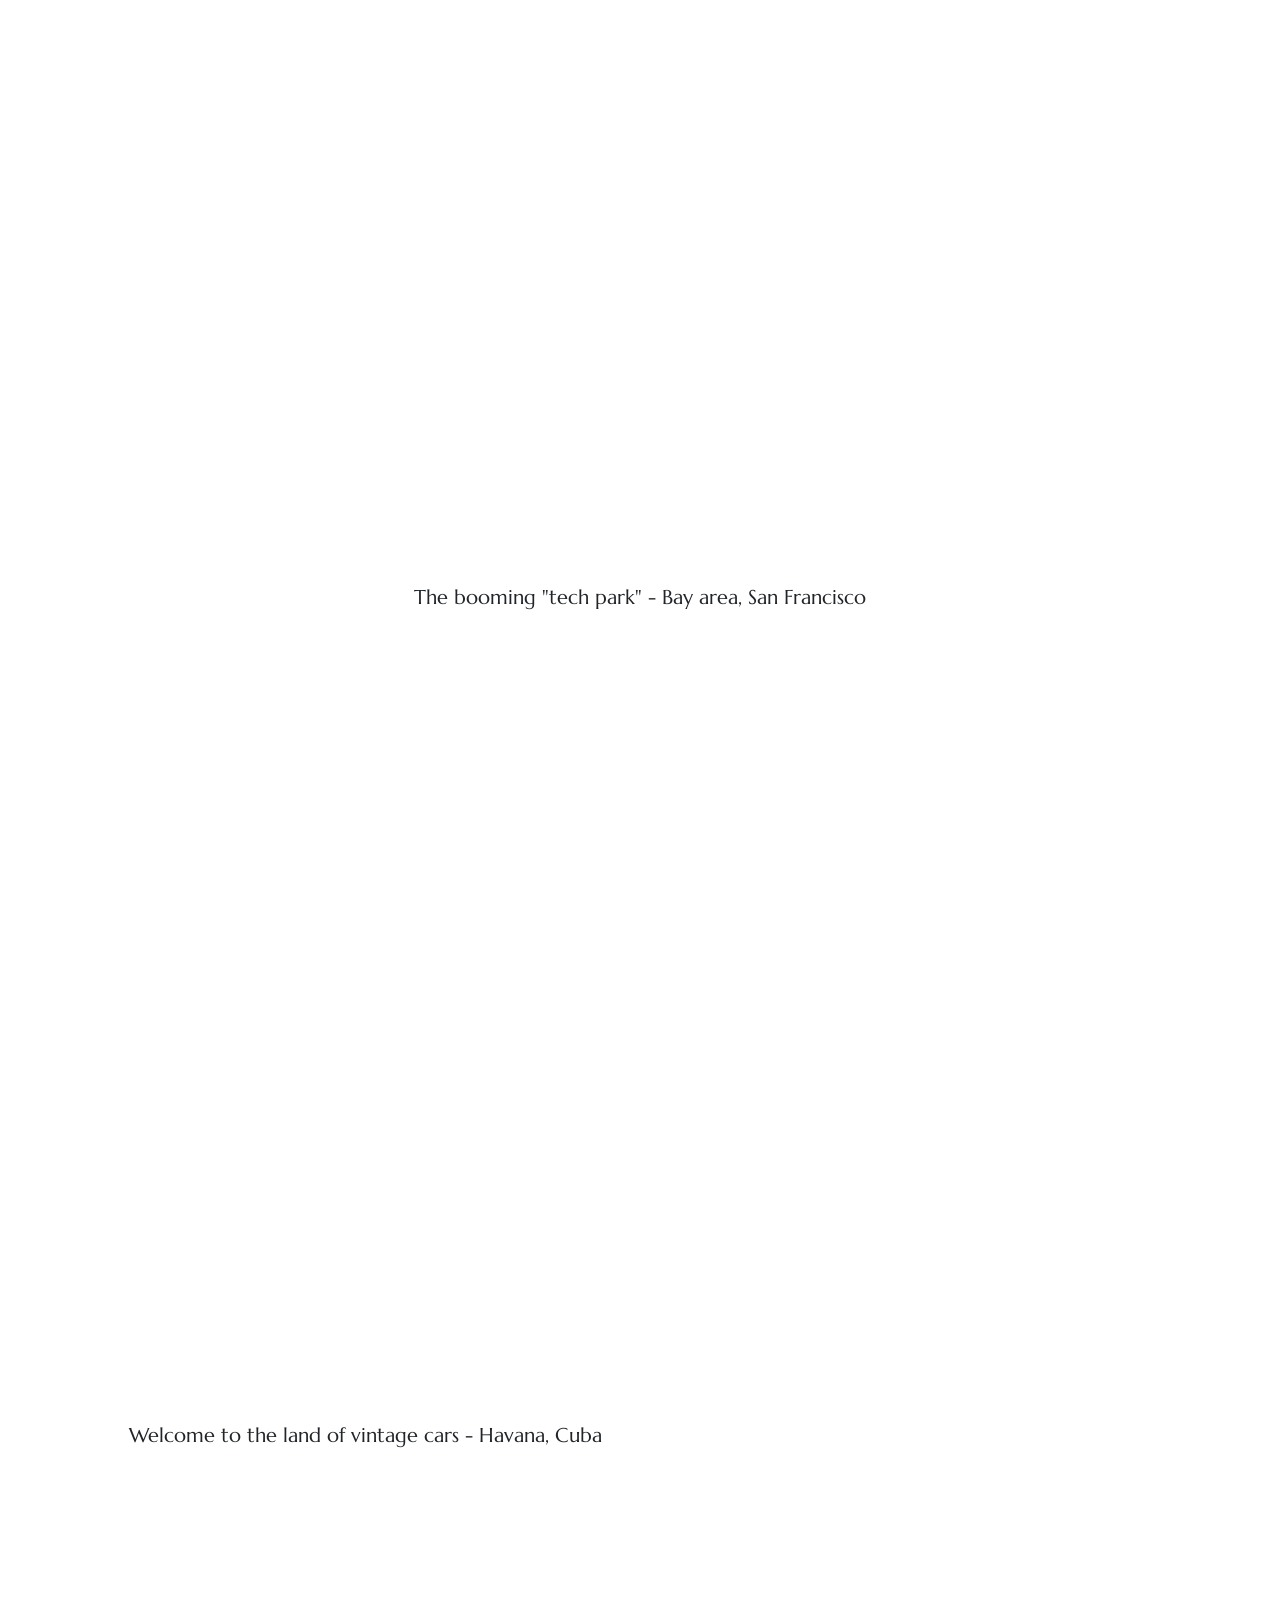
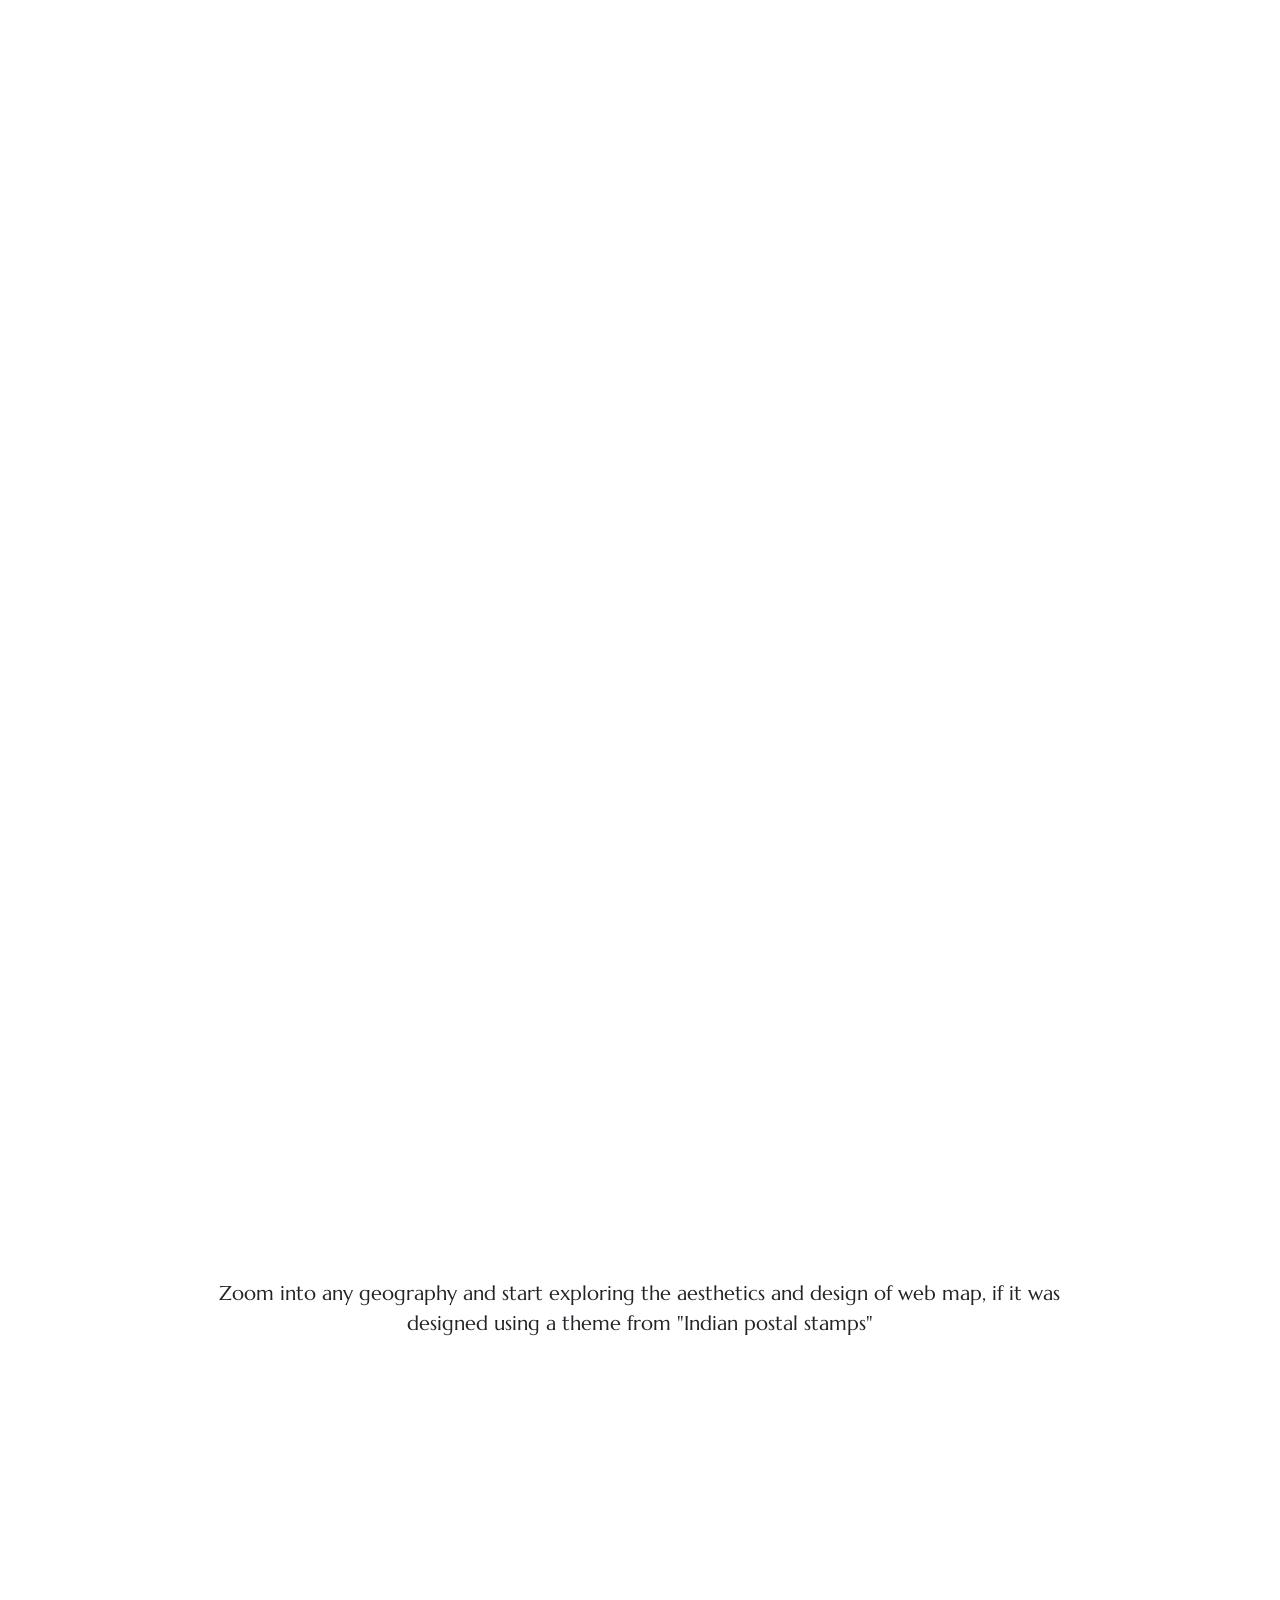
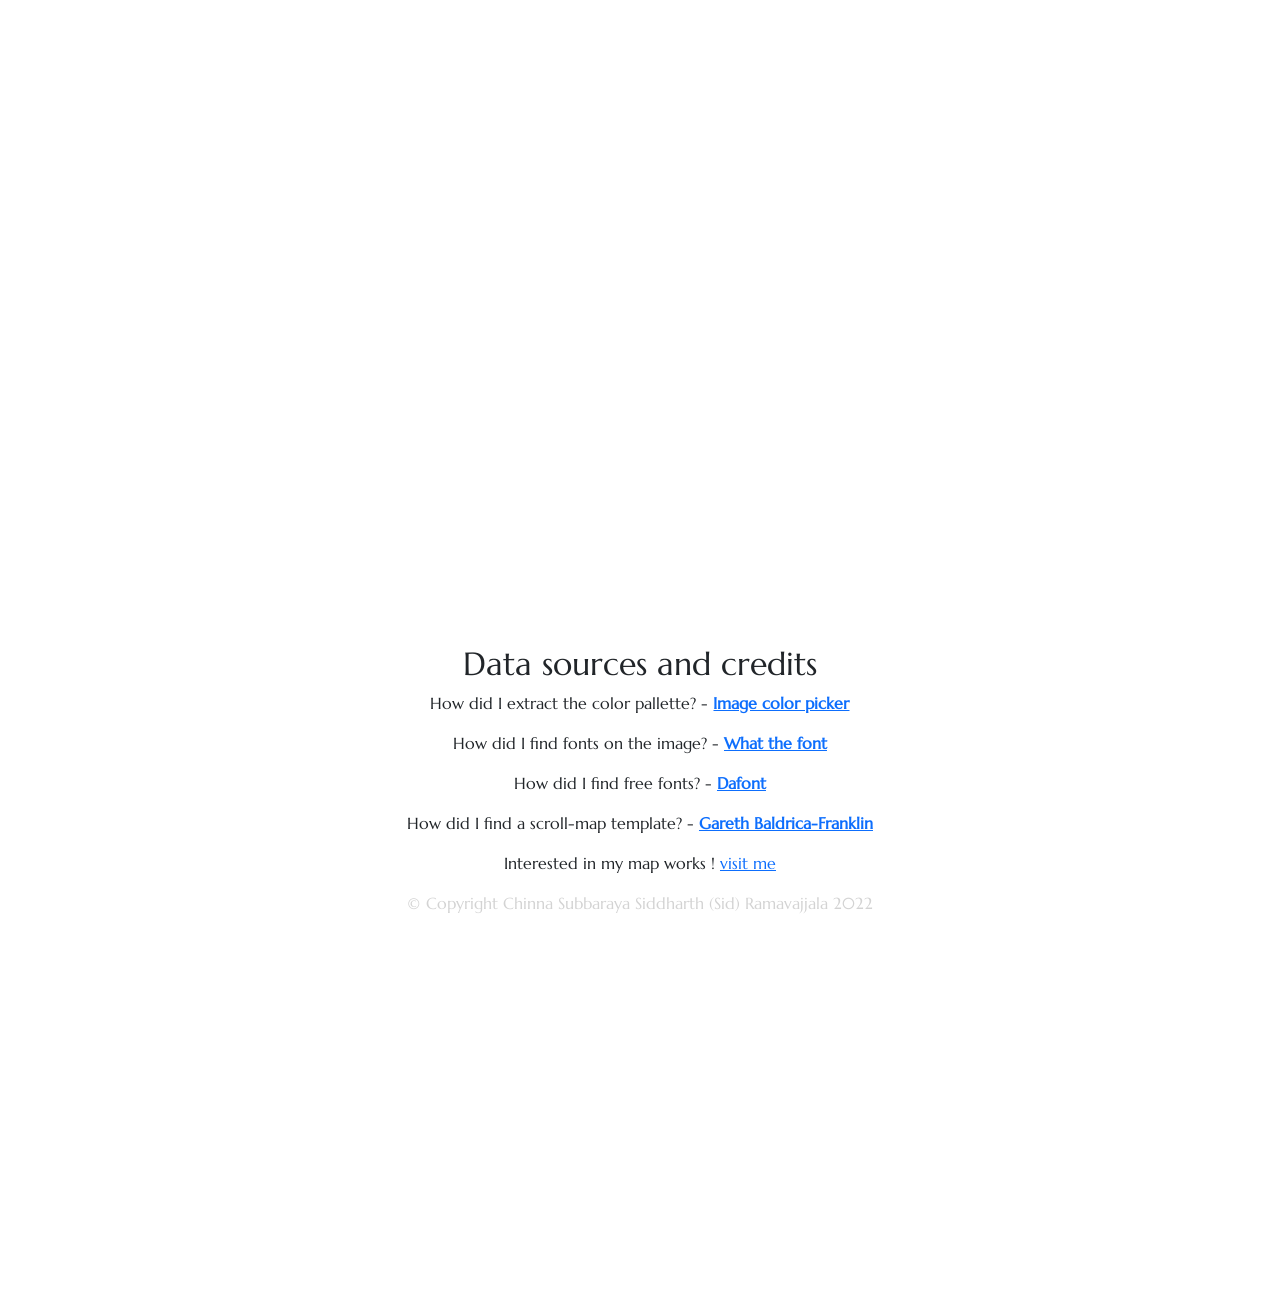
==== commit 38a114f8: "Mapbox API design update HTML: 1. Added contextual information for screenshots of various geographie" ====
--- a/index.html
+++ b/index.html
@@ -4,7 +4,7 @@
     <title>Sid Scrolly Map</title>
     <meta charset="utf-8">
     <meta name="viewport" content="width=device-width, initial-scale=1">   
-    <link rel="icon" type="image/x-icon" href="img\icon.ico"> 
+    <link rel="icon" type="image/x-icon" href="img/icon.ico"> 
 
     <link href="https://www.dafontfree.net/embed/bGF0aW4td2lkZS1yZWd1bGFyJmRhdGEvMjYvbC8xMzIwMTgvRXNwYW5hV2lkZS50dGY" rel="stylesheet" type="text/css"/>
     
@@ -19,10 +19,12 @@
         <!--title block, background image is title image-->
         <div class="row" style="background-image:url(img/title.png)">
             <div class="title">
+                <div class="center">
                 <!--title text-->
                 <h1>Slippy Postal Map</h1>
                 <!--subtitle or author-->
-                <p class="author"><b>Cartographer:</b> Chinna Subbaraya Siddharth (Sid) Ramavajjala, UW-Madison</p>
+                <p class="author"><b>Cartographer:</b> Siddharth (Sid) Ramavajjala, University of Wisconsin-Madison</p>
+                </div>
             </div>
         </div>
         <!--first content block-->
@@ -65,18 +67,15 @@
                           <td style="background-color: #9b6f4b;">9b6f4b</td>
                           <td style="background-color: #c8b083;">c8b083</td>
                       </tr>
-                      
                       <tr>   
                           <td>Roads</td>
                           <td>NA</td>
                           <td>NA</td>
-                          <td style="background-color: #5f6886;color:white">5f6886</td></tr>
-                   
-                    
+                          <td style="background-color: #5f6886;color:white">5f6886</td>
+                      </tr>
                   </table>
                 <p>Color schema used in the design of Mapbox zoom levels. Each color scheme is adopted 
                     from the stamps below.
-                   
                 </p>
             </div>
         </div>
@@ -154,22 +153,22 @@
             <div class="foreground-item">
                 <div class="row">
                     <div class="center background-transparent rounded">
-                        <p class="no-margin">Let's see what a few different places look like with the basemap.</p>
+                        <p class="no-margin">Take a look at few geographies starting with Washington D.C., US</p>
                     </div>
                 </div>
                 <div class="row">
                     <div class="left background-transparent rounded">
-                        <p class="no-margin">Let's see what a few different places look like with the basemap.</p>
+                        <p class="no-margin">The "Venice of North" - Amsterdam, Netherlands.</p>
                     </div>
                 </div>
                 <div class="row">
                     <div class="center background-transparent rounded">
-                        <p class="no-margin">Let's see what a few different places look like with the basemap.</p>
+                        <p class="no-margin">The booming "tech park" - Bay area, San Francisco</p>
                     </div>
                 </div>
                 <div class="row">
                     <div class="left background-transparent rounded">
-                        <p class="no-margin">Let's see what a few different places look like with the basemap.</p>
+                        <p class="no-margin">Welcome to the land of vintage cars - Havana, Cuba</p>
                     </div>
                 </div>
             </div>
@@ -177,8 +176,8 @@
         <!--mapbox iframe-->
         <div class="row">
             <div class="center-wide">
-                <p>Play around with slippy map designed in map box and explore the style changes at each zoom level.</p>
-                <iframe class="fit" height="500" src="https://api.mapbox.com/styles/v1/sid-maps/cla8cgqdl001q14qvk67jfa8c.html?title=view&access_token=pk.eyJ1Ijoic2lkLW1hcHMiLCJhIjoiY2xhOGNjdDhvMDJkMTNvcGRtejBxZHd6OSJ9.zUlz-wzQ1leAOh22rGDTnA&zoomwheel=true&fresh=true#1.16/12.1/-108.9/0/4" ></iframe>
+                <p>Zoom into any geography and start exploring the aesthetics and design of web map, if it was designed using a theme from "Indian postal stamps"</p>
+                <iframe class="fit" height="500px" src="https://api.mapbox.com/styles/v1/sid-maps/cla8cgqdl001q14qvk67jfa8c.html?title=false&access_token=pk.eyJ1Ijoic2lkLW1hcHMiLCJhIjoiY2xhOGNjdDhvMDJkMTNvcGRtejBxZHd6OSJ9.zUlz-wzQ1leAOh22rGDTnA&zoomwheel=false#5.61/42.428/-88.624/330.4/60" title="Indian Stamp Theme Map" ></iframe>
             </div>
         </div>
         <!--credits and usage sections-->
@@ -195,15 +194,14 @@
                     How did I find free fonts? - <b><a href="https://www.dafont.com/">Dafont</a></b>
                 </p>
                 <p style="font-size:medium;">
-                    Scrolly Map Template credits | Find the free template & make scrollies - <b><a href="https://github.com/cartobaldrica/scrollmap">Gareth Baldrica-Franklin, UW-Madison</a></b>
-                </p>
-                <p style="font-size:medium;">Interested in this work ! <a href="https://sid-rcs.github.io/maps/">visit me</a></p>
+                    How did I find a scroll-map template? - <b><a href="https://github.com/cartobaldrica/scrollmap">Gareth Baldrica-Franklin</a></b>
+                </p>
+                <p style="font-size:medium;">Interested in my map works ! <a href="https://sid-rcs.github.io/maps/">visit me</a></p>
                 <p style="font-size:medium;color:lightgray">
                     © Copyright Chinna Subbaraya Siddharth (Sid) Ramavajjala 2022 </a>
                 </p>
             </div>
         </div>
-        
     </div>
     
 
